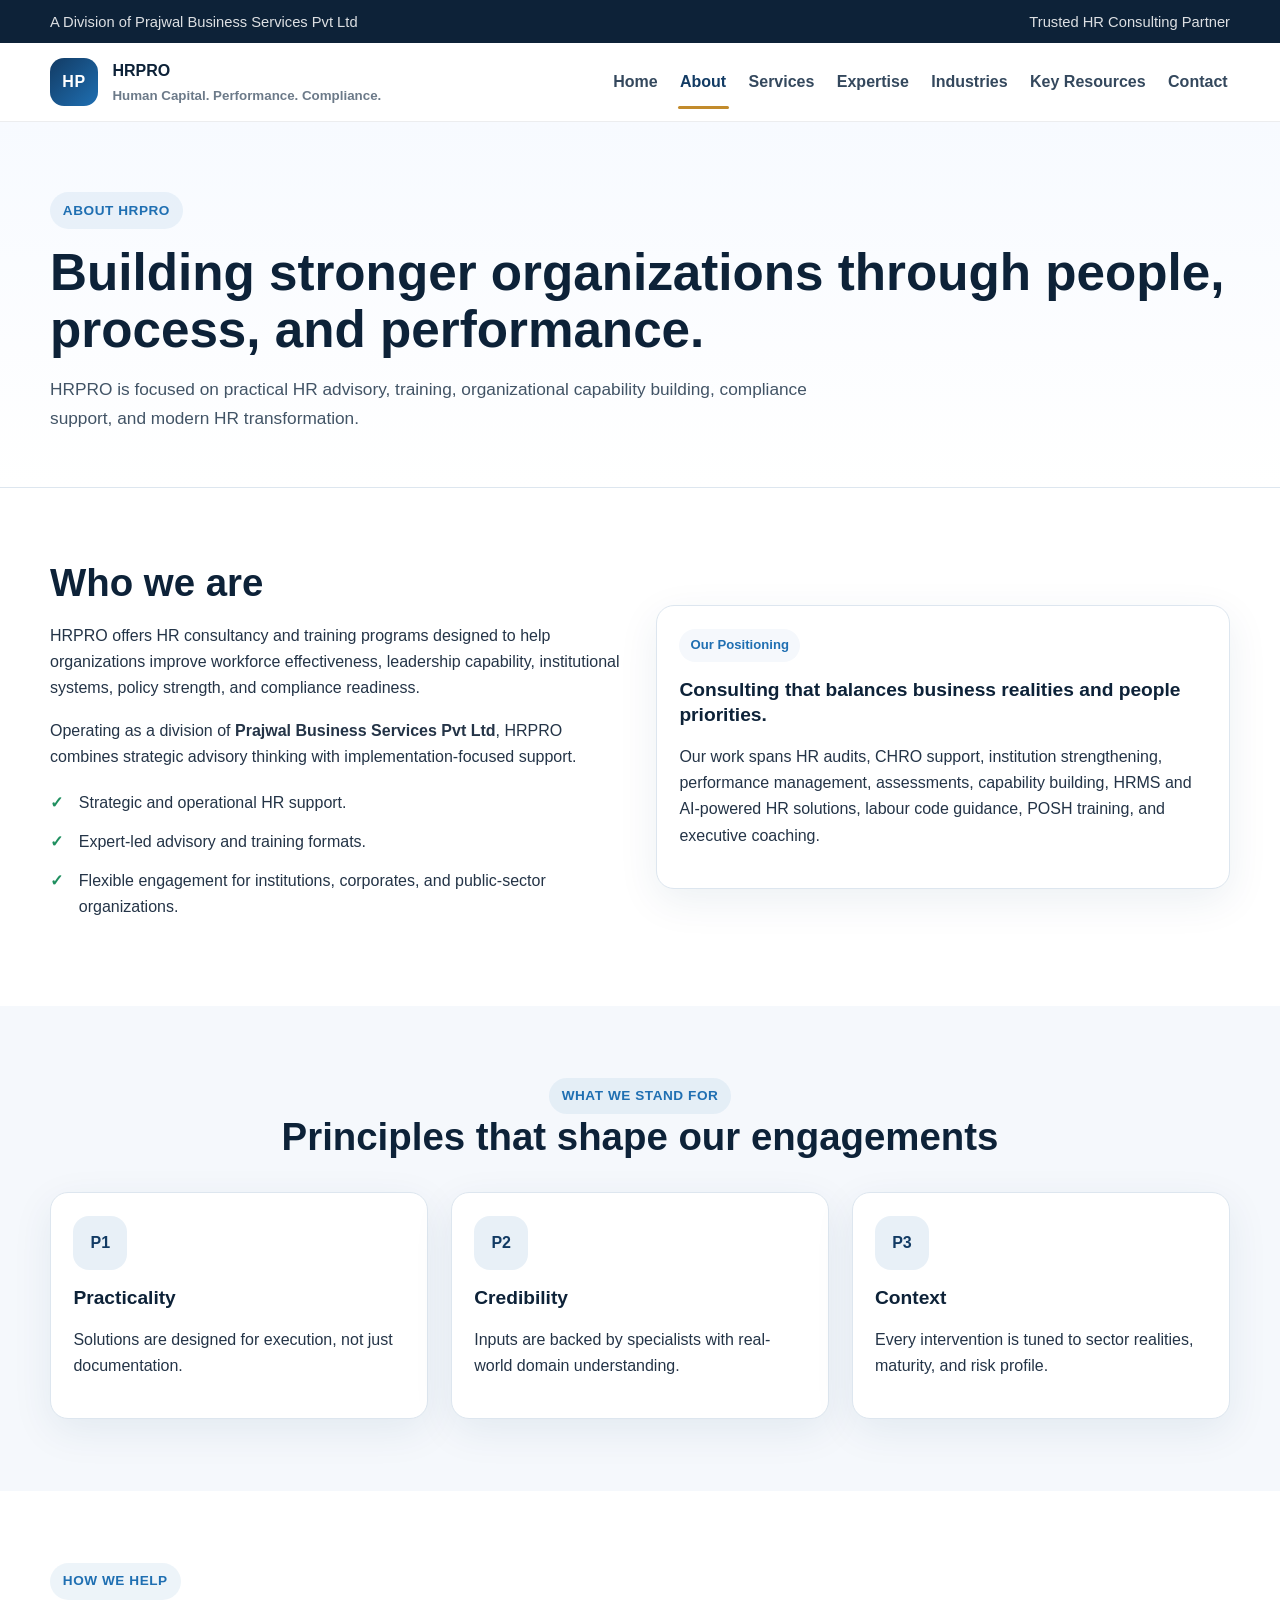
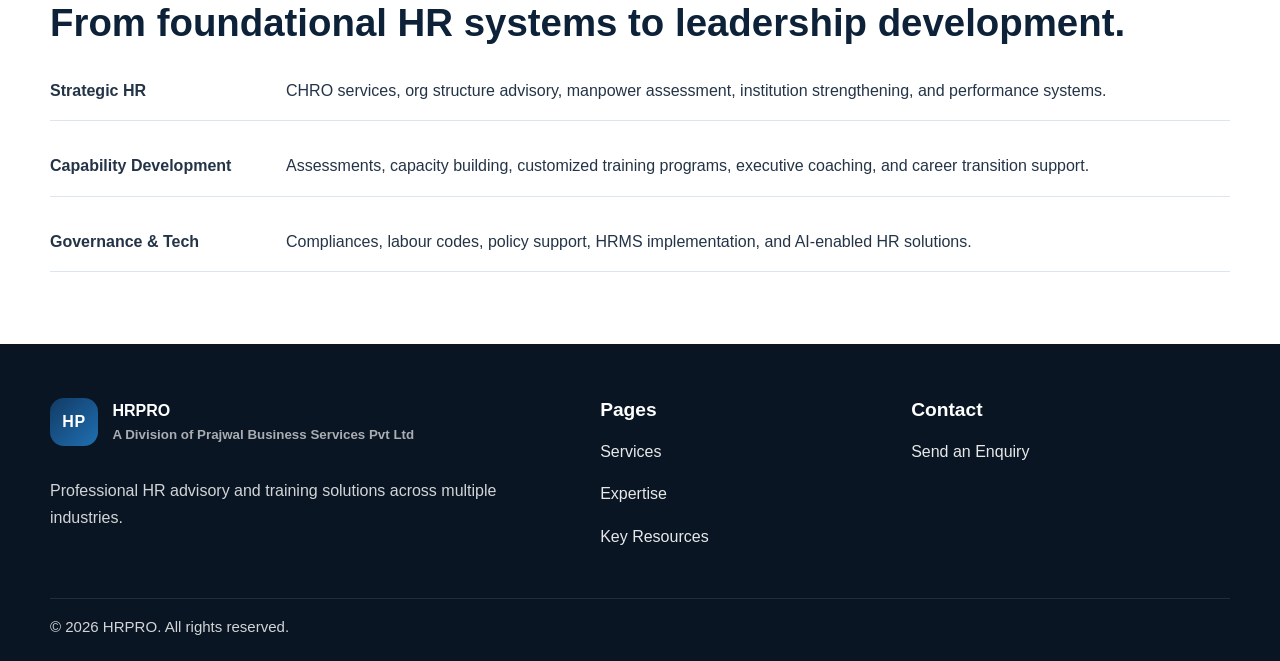
==== about.html @ 4785f55f "Initial commit - HRPro website" ====
<!DOCTYPE html>
<html lang="en">
<head>
  <meta charset="UTF-8" />
  <meta name="viewport" content="width=device-width, initial-scale=1.0" />
  <meta name="description" content="About HRPRO, a division of Prajwal Business Services Pvt Ltd, offering HR consultancy, training, and compliance support." />
  <title>About | HRPRO</title>
  <link rel="stylesheet" href="assets/css/styles.css" />
</head>
<body>
  <div class="topbar"><div class="container"><div>A Division of Prajwal Business Services Pvt Ltd</div><div>Trusted HR Consulting Partner</div></div></div>
  <header><div class="container nav-wrap"><a class="logo" href="index.html"><span class="logo-mark">HP</span><span>HRPRO<small>Human Capital. Performance. Compliance.</small></span></a><button class="mobile-toggle">☰</button><nav class="nav-links"><a href="index.html">Home</a><a href="about.html">About</a><a href="services.html">Services</a><a href="expertise.html">Expertise</a><a href="industries.html">Industries</a><a href="team.html">Key Resources</a><a href="contact.html">Contact</a></nav></div></header>
  <main>
    <section class="page-hero"><div class="container"><span class="eyebrow">About HRPRO</span><h1>Building stronger organizations through people, process, and performance.</h1><p class="lead">HRPRO is focused on practical HR advisory, training, organizational capability building, compliance support, and modern HR transformation.</p></div></section>
    <section class="section"><div class="container split"><div><h2>Who we are</h2><p>HRPRO offers HR consultancy and training programs designed to help organizations improve workforce effectiveness, leadership capability, institutional systems, policy strength, and compliance readiness.</p><p>Operating as a division of <strong>Prajwal Business Services Pvt Ltd</strong>, HRPRO combines strategic advisory thinking with implementation-focused support.</p><ul class="checklist"><li>Strategic and operational HR support.</li><li>Expert-led advisory and training formats.</li><li>Flexible engagement for institutions, corporates, and public-sector organizations.</li></ul></div><div class="card"><span class="badge">Our Positioning</span><h3 style="margin-top:1rem;">Consulting that balances business realities and people priorities.</h3><p>Our work spans HR audits, CHRO support, institution strengthening, performance management, assessments, capability building, HRMS and AI-powered HR solutions, labour code guidance, POSH training, and executive coaching.</p></div></div></section>
    <section class="section" style="background:var(--light);"><div class="container"><div class="center" style="max-width:850px;margin:0 auto 2rem;"><span class="eyebrow">What we stand for</span><h2>Principles that shape our engagements</h2></div><div class="grid grid-3"><div class="card feature-card"><div class="icon">P1</div><h3>Practicality</h3><p>Solutions are designed for execution, not just documentation.</p></div><div class="card feature-card"><div class="icon">P2</div><h3>Credibility</h3><p>Inputs are backed by specialists with real-world domain understanding.</p></div><div class="card feature-card"><div class="icon">P3</div><h3>Context</h3><p>Every intervention is tuned to sector realities, maturity, and risk profile.</p></div></div></div></section>
    <section class="section"><div class="container"><span class="eyebrow">How we help</span><h2>From foundational HR systems to leadership development.</h2><div class="table-like"><div class="row"><strong>Strategic HR</strong><div>CHRO services, org structure advisory, manpower assessment, institution strengthening, and performance systems.</div></div><div class="row"><strong>Capability Development</strong><div>Assessments, capacity building, customized training programs, executive coaching, and career transition support.</div></div><div class="row"><strong>Governance & Tech</strong><div>Compliances, labour codes, policy support, HRMS implementation, and AI-enabled HR solutions.</div></div></div></div></section>
  </main>
  <footer><div class="container footer-grid"><div><a class="logo" href="index.html" style="color:#fff; margin-bottom:1rem; display:inline-flex;"><span class="logo-mark">HP</span><span>HRPRO<small style="color:rgba(255,255,255,.65);">A Division of Prajwal Business Services Pvt Ltd</small></span></a><p>Professional HR advisory and training solutions across multiple industries.</p></div><div><h3 style="color:#fff;">Pages</h3><p><a href="services.html">Services</a></p><p><a href="expertise.html">Expertise</a></p><p><a href="team.html">Key Resources</a></p></div><div><h3 style="color:#fff;">Contact</h3><p><a href="contact.html">Send an Enquiry</a></p></div></div><div class="container footer-bottom">© 2026 HRPRO. All rights reserved.</div></footer>
  <script src="assets/js/script.js"></script>
</body>
</html>
---- assets/css/styles.css ----
:root {
  --primary: #123b64;
  --secondary: #1f6fb2;
  --accent: #c28b2c;
  --dark: #0d2238;
  --text: #243447;
  --muted: #6c7a89;
  --light: #f5f8fc;
  --white: #ffffff;
  --border: #dde6ef;
  --success: #1f8f5f;
  --danger: #c94343;
  --shadow: 0 12px 40px rgba(18, 59, 100, 0.08);
  --radius: 18px;
  --container: 1180px;
}

* { box-sizing: border-box; }
html { scroll-behavior: smooth; }
body {
  margin: 0;
  font-family: Arial, Helvetica, sans-serif;
  color: var(--text);
  background: var(--white);
  line-height: 1.65;
}
img { max-width: 100%; display: block; }
a { color: inherit; text-decoration: none; }
ul { padding-left: 1.1rem; }
.container { width: min(100% - 2rem, var(--container)); margin: 0 auto; }
.section { padding: 72px 0; }
.section-sm { padding: 48px 0; }
.eyebrow {
  display: inline-flex;
  align-items: center;
  gap: .45rem;
  padding: .45rem .8rem;
  border-radius: 999px;
  background: rgba(31,111,178,.08);
  color: var(--secondary);
  font-size: .85rem;
  font-weight: 700;
  letter-spacing: .04em;
  text-transform: uppercase;
}
.page-hero .eyebrow, .hero .eyebrow { margin-bottom: 1rem; }
.h1, h1 { font-size: clamp(2rem, 4vw, 3.6rem); line-height: 1.1; margin: 0 0 1rem; color: var(--dark); }
.h2, h2 { font-size: clamp(1.6rem, 3vw, 2.4rem); line-height: 1.2; margin: 0 0 1rem; color: var(--dark); }
.h3, h3 { font-size: 1.2rem; line-height: 1.3; margin: 0 0 .7rem; color: var(--dark); }
p.lead { font-size: 1.08rem; color: #425466; max-width: 760px; }
.muted { color: var(--muted); }
.center { text-align: center; }
.grid { display: grid; gap: 1.4rem; }
.grid-2 { grid-template-columns: repeat(2, minmax(0, 1fr)); }
.grid-3 { grid-template-columns: repeat(3, minmax(0, 1fr)); }
.grid-4 { grid-template-columns: repeat(4, minmax(0, 1fr)); }
.card {
  background: var(--white);
  border: 1px solid var(--border);
  border-radius: var(--radius);
  padding: 1.4rem;
  box-shadow: var(--shadow);
}
.badge {
  display: inline-block;
  padding: .35rem .7rem;
  border-radius: 999px;
  background: var(--light);
  color: var(--secondary);
  font-size: .82rem;
  font-weight: 700;
}
.btn-group { display: flex; flex-wrap: wrap; gap: .9rem; margin-top: 1.6rem; }
.btn {
  display: inline-flex;
  align-items: center;
  justify-content: center;
  gap: .5rem;
  border: none;
  border-radius: 999px;
  padding: .95rem 1.35rem;
  font-weight: 700;
  transition: .25s ease;
  cursor: pointer;
}
.btn-primary { background: var(--primary); color: var(--white); }
.btn-primary:hover { background: var(--dark); transform: translateY(-1px); }
.btn-outline { border: 1px solid var(--primary); color: var(--primary); background: transparent; }
.btn-outline:hover { background: var(--light); }
.topbar {
  background: var(--dark);
  color: rgba(255,255,255,.86);
  font-size: .92rem;
}
.topbar .container {
  display: flex;
  align-items: center;
  justify-content: space-between;
  gap: 1rem;
  padding: .6rem 0;
}
header {
  position: sticky;
  top: 0;
  z-index: 50;
  background: rgba(255,255,255,.95);
  backdrop-filter: blur(8px);
  border-bottom: 1px solid rgba(13,34,56,.08);
}
.nav-wrap {
  display: flex;
  align-items: center;
  justify-content: space-between;
  gap: 1.2rem;
  min-height: 78px;
}
.logo {
  display: flex;
  align-items: center;
  gap: .9rem;
  font-weight: 800;
  color: var(--dark);
}
.logo-mark {
  width: 48px;
  height: 48px;
  border-radius: 14px;
  display: grid;
  place-items: center;
  color: white;
  background: linear-gradient(135deg, var(--primary), var(--secondary));
  font-weight: 800;
  letter-spacing: .04em;
}
.logo small { display: block; color: var(--muted); font-weight: 600; }
.nav-links {
  display: flex;
  align-items: center;
  gap: 1.1rem;
}
.nav-links a {
  font-weight: 700;
  color: #34485d;
  padding: .5rem .15rem;
  position: relative;
}
.nav-links a.active,
.nav-links a:hover { color: var(--primary); }
.nav-links a.active::after,
.nav-links a:hover::after {
  content: "";
  position: absolute;
  left: 0; right: 0; bottom: -.35rem;
  height: 3px;
  border-radius: 999px;
  background: var(--accent);
}
.mobile-toggle {
  display: none;
  background: transparent;
  border: none;
  font-size: 1.6rem;
  cursor: pointer;
}
.hero {
  padding: 84px 0 56px;
  background:
    radial-gradient(circle at top right, rgba(31,111,178,.12), transparent 35%),
    linear-gradient(180deg, #f8fbfe 0%, #fff 100%);
}
.hero-grid {
  display: grid;
  grid-template-columns: 1.1fr .9fr;
  gap: 2rem;
  align-items: center;
}
.hero-stats {
  display: grid;
  grid-template-columns: repeat(3, minmax(0, 1fr));
  gap: 1rem;
  margin-top: 2rem;
}
.stat-box {
  background: var(--white);
  border-radius: 20px;
  padding: 1.2rem;
  border: 1px solid var(--border);
  box-shadow: var(--shadow);
}
.stat-box strong { font-size: 1.7rem; color: var(--primary); display: block; }
.hero-panel {
  position: relative;
  background: linear-gradient(155deg, var(--primary), var(--dark));
  color: var(--white);
  border-radius: 28px;
  padding: 2rem;
  box-shadow: 0 25px 60px rgba(13, 34, 56, .22);
}
.hero-panel h3, .hero-panel h4 { color: white; }
.hero-panel .mini-card {
  background: rgba(255,255,255,.08);
  border: 1px solid rgba(255,255,255,.14);
  border-radius: 18px;
  padding: 1rem;
  margin-top: 1rem;
}
.page-hero {
  padding: 70px 0 38px;
  background: linear-gradient(180deg, #f7faff 0%, #fff 100%);
  border-bottom: 1px solid var(--border);
}
.feature-card, .service-card, .team-card, .industry-card, .resource-card {
  height: 100%;
}
.icon {
  width: 54px;
  height: 54px;
  border-radius: 16px;
  display: grid;
  place-items: center;
  background: rgba(31,111,178,.1);
  color: var(--primary);
  font-weight: 800;
  margin-bottom: 1rem;
}
.split {
  display: grid;
  grid-template-columns: 1fr 1fr;
  gap: 2rem;
  align-items: center;
}
.strip {
  background: var(--dark);
  color: white;
}
.strip .container {
  display: grid;
  grid-template-columns: 1.1fr .9fr;
  gap: 2rem;
  align-items: center;
  padding: 28px 0;
}
.checklist { list-style: none; padding: 0; margin: 1.2rem 0 0; }
.checklist li {
  position: relative;
  padding-left: 1.8rem;
  margin-bottom: .8rem;
}
.checklist li::before {
  content: "✓";
  position: absolute;
  left: 0;
  top: 0;
  color: var(--success);
  font-weight: 800;
}
.timeline { position: relative; }
.timeline::before {
  content: "";
  position: absolute;
  left: 14px;
  top: 8px;
  bottom: 8px;
  width: 2px;
  background: var(--border);
}
.timeline-item {
  position: relative;
  padding-left: 2.4rem;
  margin-bottom: 1.4rem;
}
.timeline-item::before {
  content: "";
  position: absolute;
  left: 7px;
  top: .35rem;
  width: 14px;
  height: 14px;
  border-radius: 50%;
  background: var(--accent);
}
.table-like {
  display: grid;
  gap: 1rem;
}
.table-like .row {
  display: grid;
  grid-template-columns: 220px 1fr;
  gap: 1rem;
  padding: 1rem 0;
  border-bottom: 1px solid var(--border);
}
.contact-grid {
  display: grid;
  grid-template-columns: .9fr 1.1fr;
  gap: 2rem;
}
.contact-card { background: linear-gradient(160deg, var(--dark), var(--primary)); color: white; }
.contact-card h3, .contact-card h4 { color: white; }
.form-group { margin-bottom: 1rem; }
label { display: block; font-weight: 700; margin-bottom: .4rem; }
input, textarea, select {
  width: 100%;
  padding: .9rem 1rem;
  border-radius: 14px;
  border: 1px solid #cad6e3;
  font: inherit;
  background: white;
}
textarea { min-height: 140px; resize: vertical; }
.form-status {
  margin-top: 1rem;
  font-weight: 700;
}
.form-status.success { color: var(--success); }
.form-status.error { color: var(--danger); }
.cta-box {
  background: linear-gradient(135deg, var(--primary), var(--secondary));
  color: white;
  border-radius: 28px;
  padding: 2rem;
  box-shadow: var(--shadow);
}
.cta-box h2, .cta-box p { color: white; }
footer {
  background: #091523;
  color: rgba(255,255,255,.82);
  padding-top: 54px;
}
.footer-grid {
  display: grid;
  grid-template-columns: 1.3fr .7fr .8fr;
  gap: 2rem;
}
.footer-grid a { color: rgba(255,255,255,.9); }
.footer-bottom {
  margin-top: 2rem;
  border-top: 1px solid rgba(255,255,255,.1);
  padding: 1rem 0 1.3rem;
  font-size: .94rem;
}
.notice {
  padding: 1rem 1.1rem;
  background: #fff8e8;
  border: 1px solid #f1dfa3;
  border-radius: 16px;
}
@media (max-width: 980px) {
  .hero-grid, .split, .contact-grid, .strip .container, .footer-grid, .grid-4 { grid-template-columns: 1fr; }
  .grid-3 { grid-template-columns: repeat(2, minmax(0,1fr)); }
  .grid-2 { grid-template-columns: 1fr; }
  .hero-stats { grid-template-columns: 1fr; }
  .nav-links {
    position: absolute;
    inset: calc(100% + 1px) 1rem auto 1rem;
    background: white;
    border: 1px solid var(--border);
    border-radius: 20px;
    box-shadow: var(--shadow);
    padding: 1rem;
    display: none;
    flex-direction: column;
    align-items: flex-start;
  }
  .nav-links.show { display: flex; }
  .mobile-toggle { display: block; }
}
@media (max-width: 680px) {
  .section { padding: 58px 0; }
  .grid-3 { grid-template-columns: 1fr; }
  .table-like .row { grid-template-columns: 1fr; }
  .topbar .container { flex-direction: column; align-items: flex-start; }
}
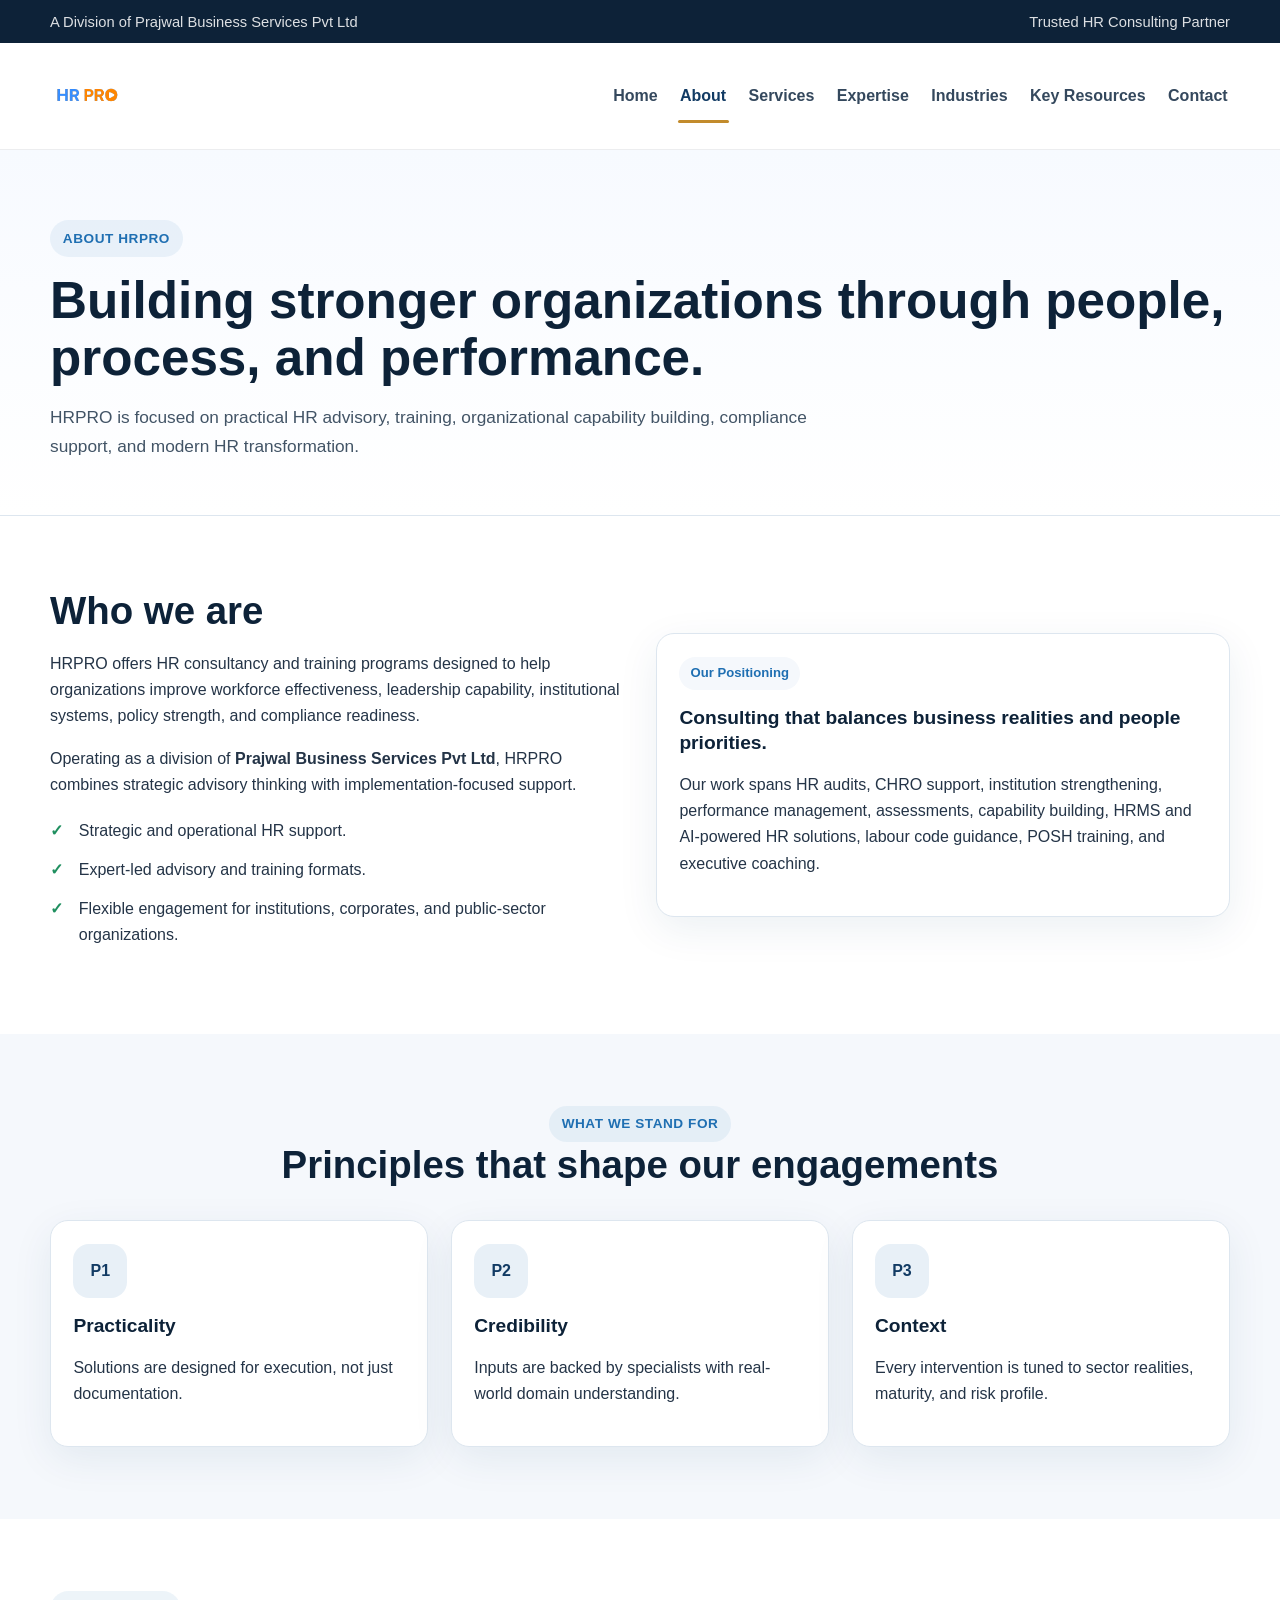
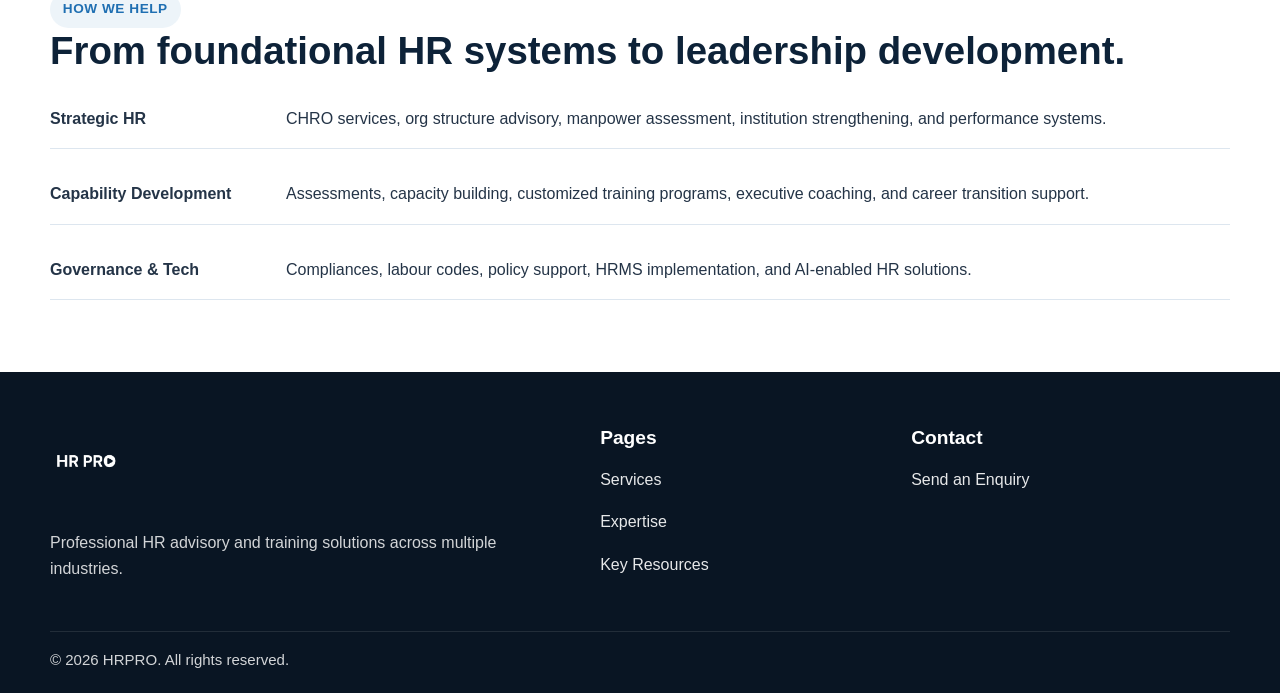
==== commit a4edd597: "logo" ====
--- a/about.html
+++ b/about.html
@@ -9,14 +9,14 @@
 </head>
 <body>
   <div class="topbar"><div class="container"><div>A Division of Prajwal Business Services Pvt Ltd</div><div>Trusted HR Consulting Partner</div></div></div>
-  <header><div class="container nav-wrap"><a class="logo" href="index.html"><span class="logo-mark">HP</span><span>HRPRO<small>Human Capital. Performance. Compliance.</small></span></a><button class="mobile-toggle">☰</button><nav class="nav-links"><a href="index.html">Home</a><a href="about.html">About</a><a href="services.html">Services</a><a href="expertise.html">Expertise</a><a href="industries.html">Industries</a><a href="team.html">Key Resources</a><a href="contact.html">Contact</a></nav></div></header>
+  <header><div class="container nav-wrap"><a class="logo" href="index.html"><img src="assets/img/logo.svg" alt="HRPRO logo" class="site-logo" /></a><button class="mobile-toggle">☰</button><nav class="nav-links"><a href="index.html">Home</a><a href="about.html">About</a><a href="services.html">Services</a><a href="expertise.html">Expertise</a><a href="industries.html">Industries</a><a href="team.html">Key Resources</a><a href="contact.html">Contact</a></nav></div></header>
   <main>
     <section class="page-hero"><div class="container"><span class="eyebrow">About HRPRO</span><h1>Building stronger organizations through people, process, and performance.</h1><p class="lead">HRPRO is focused on practical HR advisory, training, organizational capability building, compliance support, and modern HR transformation.</p></div></section>
     <section class="section"><div class="container split"><div><h2>Who we are</h2><p>HRPRO offers HR consultancy and training programs designed to help organizations improve workforce effectiveness, leadership capability, institutional systems, policy strength, and compliance readiness.</p><p>Operating as a division of <strong>Prajwal Business Services Pvt Ltd</strong>, HRPRO combines strategic advisory thinking with implementation-focused support.</p><ul class="checklist"><li>Strategic and operational HR support.</li><li>Expert-led advisory and training formats.</li><li>Flexible engagement for institutions, corporates, and public-sector organizations.</li></ul></div><div class="card"><span class="badge">Our Positioning</span><h3 style="margin-top:1rem;">Consulting that balances business realities and people priorities.</h3><p>Our work spans HR audits, CHRO support, institution strengthening, performance management, assessments, capability building, HRMS and AI-powered HR solutions, labour code guidance, POSH training, and executive coaching.</p></div></div></section>
     <section class="section" style="background:var(--light);"><div class="container"><div class="center" style="max-width:850px;margin:0 auto 2rem;"><span class="eyebrow">What we stand for</span><h2>Principles that shape our engagements</h2></div><div class="grid grid-3"><div class="card feature-card"><div class="icon">P1</div><h3>Practicality</h3><p>Solutions are designed for execution, not just documentation.</p></div><div class="card feature-card"><div class="icon">P2</div><h3>Credibility</h3><p>Inputs are backed by specialists with real-world domain understanding.</p></div><div class="card feature-card"><div class="icon">P3</div><h3>Context</h3><p>Every intervention is tuned to sector realities, maturity, and risk profile.</p></div></div></div></section>
     <section class="section"><div class="container"><span class="eyebrow">How we help</span><h2>From foundational HR systems to leadership development.</h2><div class="table-like"><div class="row"><strong>Strategic HR</strong><div>CHRO services, org structure advisory, manpower assessment, institution strengthening, and performance systems.</div></div><div class="row"><strong>Capability Development</strong><div>Assessments, capacity building, customized training programs, executive coaching, and career transition support.</div></div><div class="row"><strong>Governance & Tech</strong><div>Compliances, labour codes, policy support, HRMS implementation, and AI-enabled HR solutions.</div></div></div></div></section>
   </main>
-  <footer><div class="container footer-grid"><div><a class="logo" href="index.html" style="color:#fff; margin-bottom:1rem; display:inline-flex;"><span class="logo-mark">HP</span><span>HRPRO<small style="color:rgba(255,255,255,.65);">A Division of Prajwal Business Services Pvt Ltd</small></span></a><p>Professional HR advisory and training solutions across multiple industries.</p></div><div><h3 style="color:#fff;">Pages</h3><p><a href="services.html">Services</a></p><p><a href="expertise.html">Expertise</a></p><p><a href="team.html">Key Resources</a></p></div><div><h3 style="color:#fff;">Contact</h3><p><a href="contact.html">Send an Enquiry</a></p></div></div><div class="container footer-bottom">© 2026 HRPRO. All rights reserved.</div></footer>
+  <footer><div class="container footer-grid"><div><a class="logo footer-logo" href="index.html" aria-label="HRPRO home"><img src="assets/img/logo.svg" alt="HRPRO logo" class="site-logo footer-site-logo" /></a><p>Professional HR advisory and training solutions across multiple industries.</p></div><div><h3 style="color:#fff;">Pages</h3><p><a href="services.html">Services</a></p><p><a href="expertise.html">Expertise</a></p><p><a href="team.html">Key Resources</a></p></div><div><h3 style="color:#fff;">Contact</h3><p><a href="contact.html">Send an Enquiry</a></p></div></div><div class="container footer-bottom">© 2026 HRPRO. All rights reserved.</div></footer>
   <script src="assets/js/script.js"></script>
 </body>
 </html>
--- a/assets/css/styles.css
+++ b/assets/css/styles.css
@@ -111,28 +111,30 @@
   display: flex;
   align-items: center;
   justify-content: space-between;
-  gap: 1.2rem;
-  min-height: 78px;
+  gap: 1.5rem;
+  min-height: 106px;
+  padding: .7rem 0;
 }
 .logo {
-  display: flex;
-  align-items: center;
-  gap: .9rem;
-  font-weight: 800;
-  color: var(--dark);
-}
-.logo-mark {
-  width: 48px;
-  height: 48px;
-  border-radius: 14px;
-  display: grid;
-  place-items: center;
-  color: white;
-  background: linear-gradient(135deg, var(--primary), var(--secondary));
-  font-weight: 800;
-  letter-spacing: .04em;
-}
-.logo small { display: block; color: var(--muted); font-weight: 600; }
+  display: inline-flex;
+  align-items: center;
+  flex: 0 0 auto;
+}
+.site-logo {
+  height: 74px;
+  width: auto;
+  display: block;
+}
+.footer-logo {
+  margin-bottom: 1rem;
+  display: inline-flex;
+}
+.footer-site-logo {
+  height: 72px;
+  width: auto;
+  display: block;
+  filter: brightness(0) invert(1);
+}
 .nav-links {
   display: flex;
   align-items: center;
@@ -371,3 +373,21 @@
   .table-like .row { grid-template-columns: 1fr; }
   .topbar .container { flex-direction: column; align-items: flex-start; }
 }
+
+@media (max-width: 980px) {
+  .nav-wrap { min-height: 92px; }
+  .site-logo { height: 62px; }
+  .footer-site-logo { height: 62px; }
+}
+
+@media (max-width: 768px) {
+  .nav-wrap { min-height: 84px; }
+  .site-logo { height: 56px; }
+  .footer-site-logo { height: 56px; }
+}
+
+@media (max-width: 480px) {
+  .nav-wrap { min-height: 78px; }
+  .site-logo { height: 50px; }
+  .footer-site-logo { height: 50px; }
+}
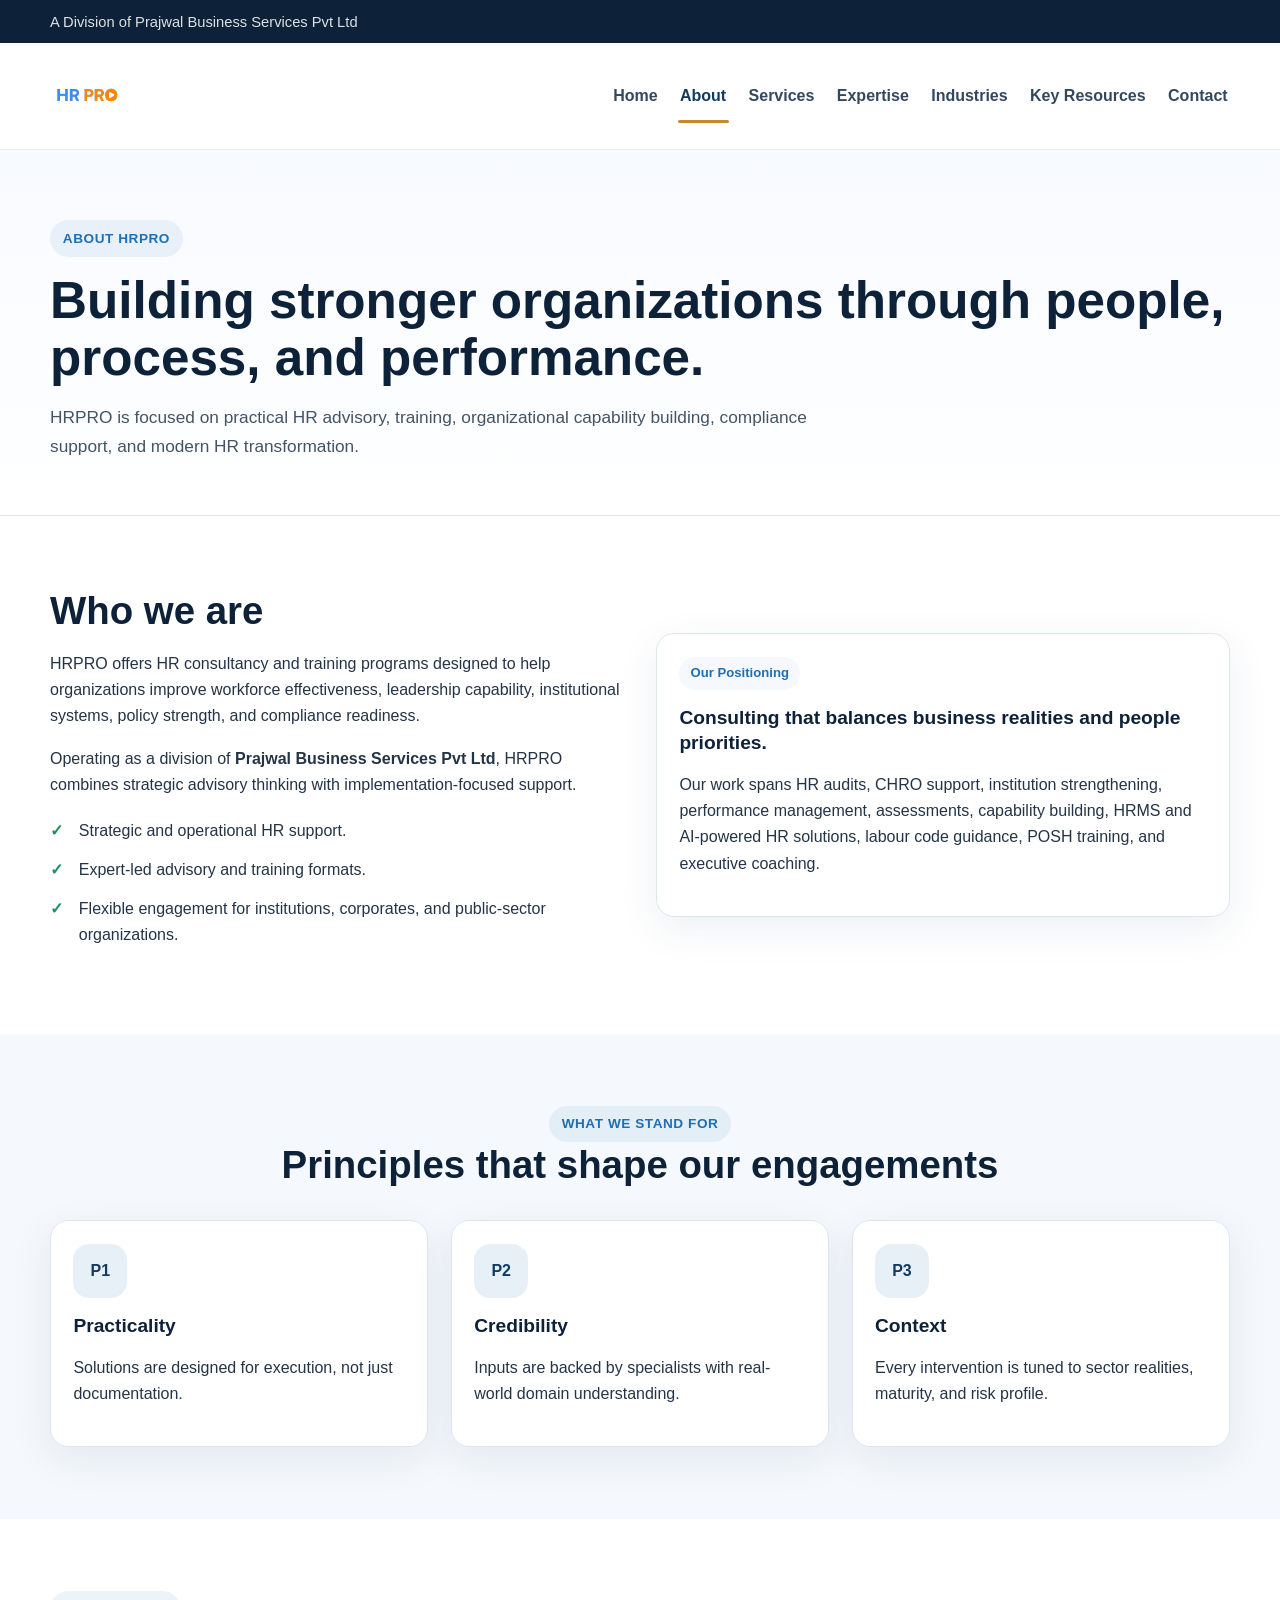
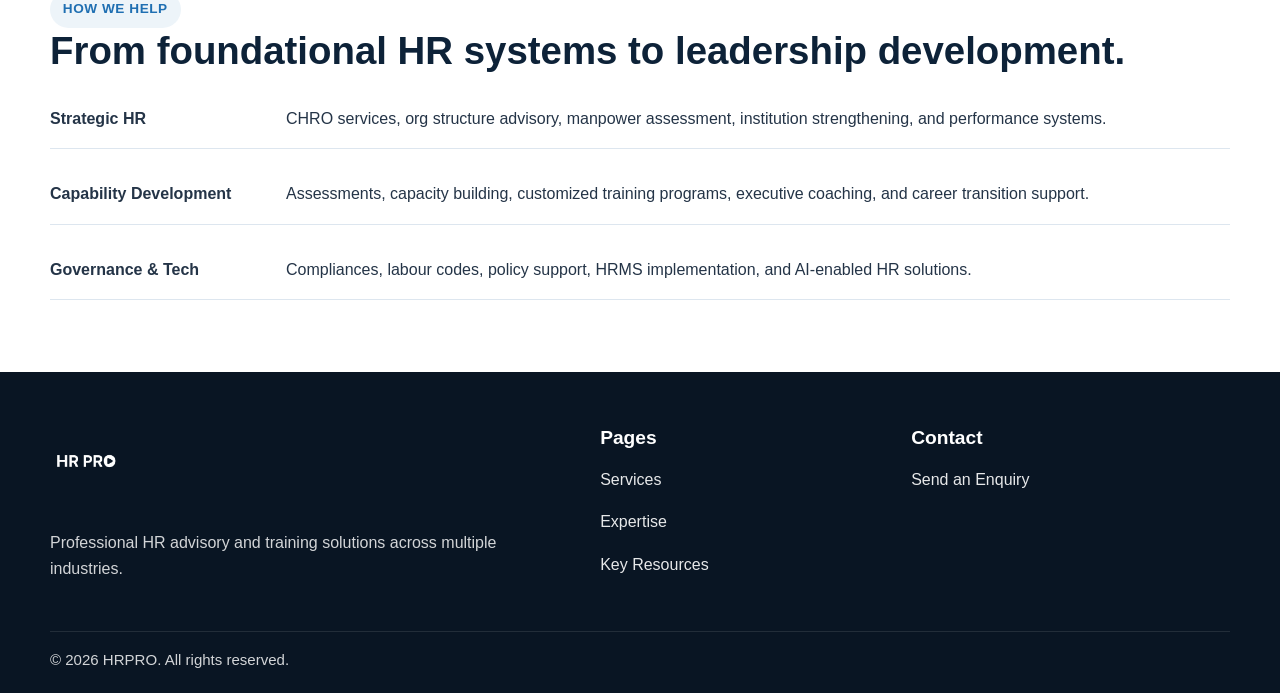
==== commit 25df4918: "Update about.html" ====
--- a/about.html
+++ b/about.html
@@ -8,7 +8,7 @@
   <link rel="stylesheet" href="assets/css/styles.css" />
 </head>
 <body>
-  <div class="topbar"><div class="container"><div>A Division of Prajwal Business Services Pvt Ltd</div><div>Trusted HR Consulting Partner</div></div></div>
+  <div class="topbar"><div class="container"><div>A Division of Prajwal Business Services Pvt Ltd</div></div></div>
   <header><div class="container nav-wrap"><a class="logo" href="index.html"><img src="assets/img/logo.svg" alt="HRPRO logo" class="site-logo" /></a><button class="mobile-toggle">☰</button><nav class="nav-links"><a href="index.html">Home</a><a href="about.html">About</a><a href="services.html">Services</a><a href="expertise.html">Expertise</a><a href="industries.html">Industries</a><a href="team.html">Key Resources</a><a href="contact.html">Contact</a></nav></div></header>
   <main>
     <section class="page-hero"><div class="container"><span class="eyebrow">About HRPRO</span><h1>Building stronger organizations through people, process, and performance.</h1><p class="lead">HRPRO is focused on practical HR advisory, training, organizational capability building, compliance support, and modern HR transformation.</p></div></section>
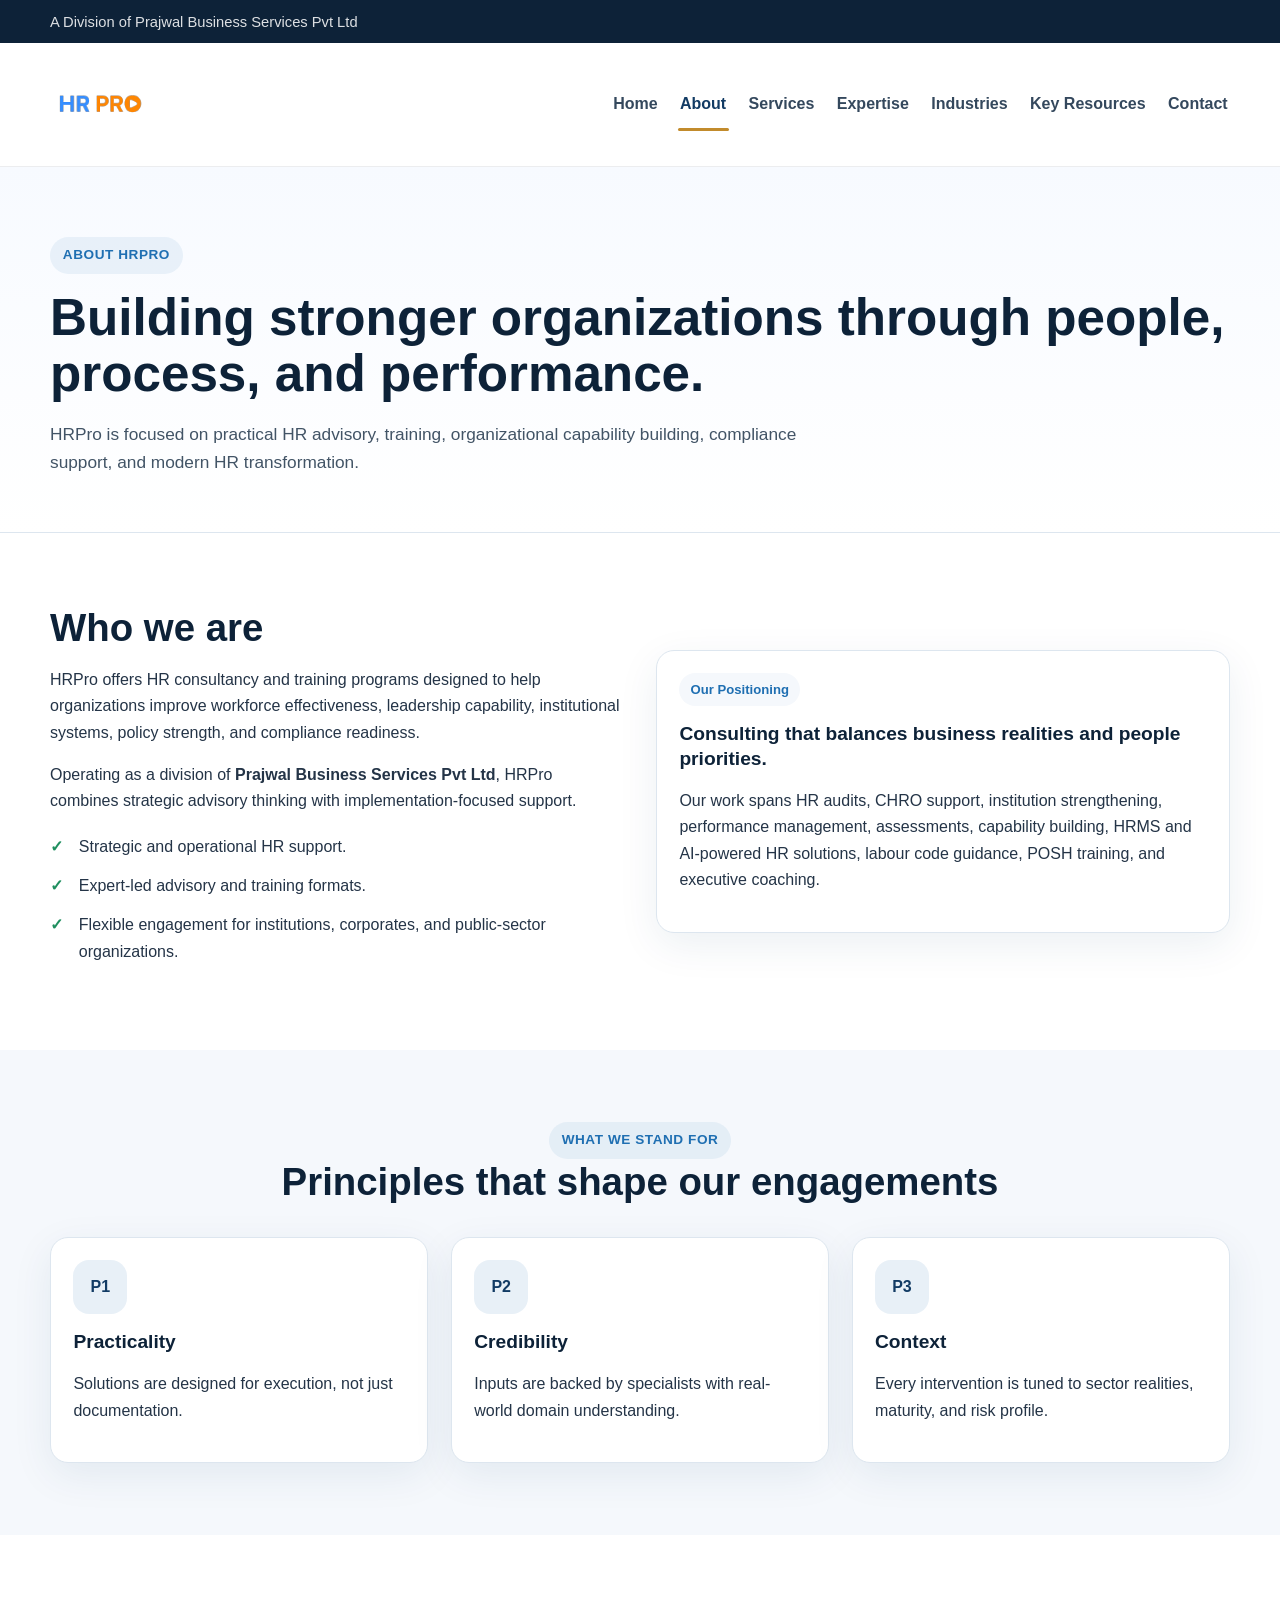
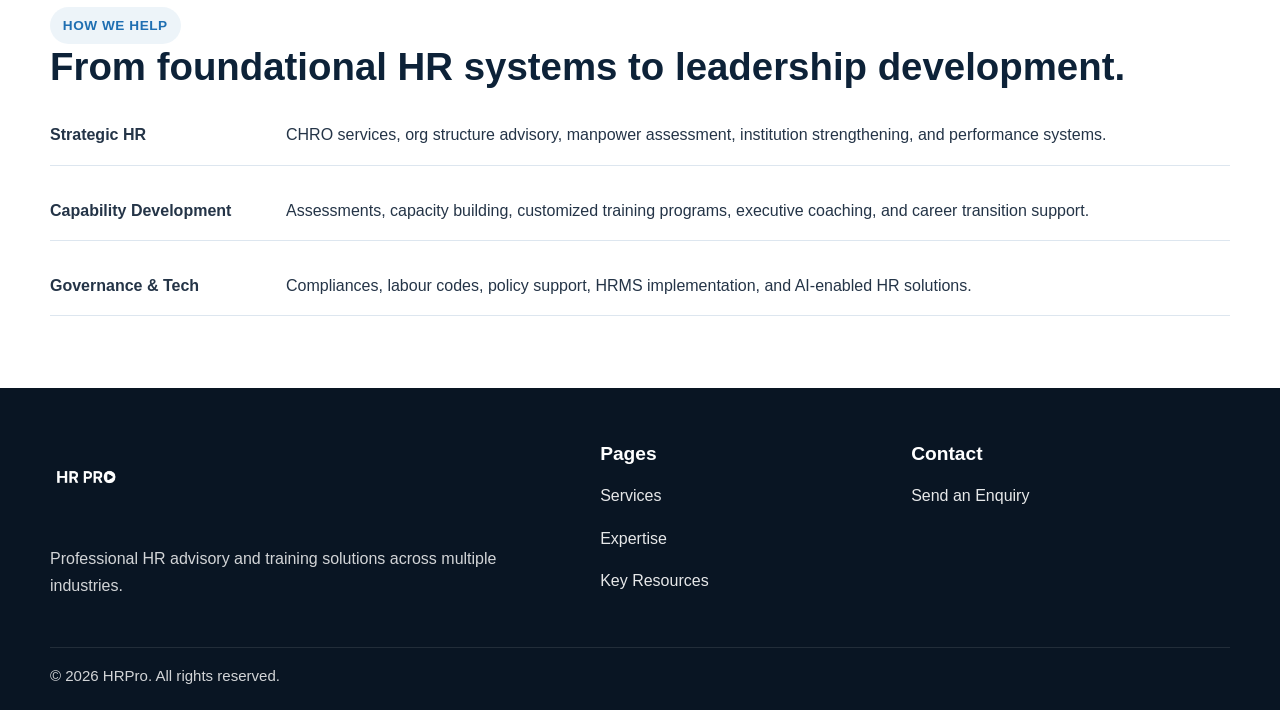
==== commit e3c733ff: "Update about.html" ====
--- a/about.html
+++ b/about.html
@@ -3,20 +3,20 @@
 <head>
   <meta charset="UTF-8" />
   <meta name="viewport" content="width=device-width, initial-scale=1.0" />
-  <meta name="description" content="About HRPRO, a division of Prajwal Business Services Pvt Ltd, offering HR consultancy, training, and compliance support." />
-  <title>About | HRPRO</title>
+  <meta name="description" content="About HRPro, a division of Prajwal Business Services Pvt Ltd, offering HR consultancy, training, and compliance support." />
+  <title>About | HRPro</title>
   <link rel="stylesheet" href="assets/css/styles.css" />
 </head>
 <body>
   <div class="topbar"><div class="container"><div>A Division of Prajwal Business Services Pvt Ltd</div></div></div>
-  <header><div class="container nav-wrap"><a class="logo" href="index.html"><img src="assets/img/logo.svg" alt="HRPRO logo" class="site-logo" /></a><button class="mobile-toggle">☰</button><nav class="nav-links"><a href="index.html">Home</a><a href="about.html">About</a><a href="services.html">Services</a><a href="expertise.html">Expertise</a><a href="industries.html">Industries</a><a href="team.html">Key Resources</a><a href="contact.html">Contact</a></nav></div></header>
+  <header><div class="container nav-wrap"><a class="logo" href="index.html"><img src="assets/img/logo.svg" alt="HRPro logo" class="site-logo" /></a><button class="mobile-toggle">☰</button><nav class="nav-links"><a href="index.html">Home</a><a href="about.html">About</a><a href="services.html">Services</a><a href="expertise.html">Expertise</a><a href="industries.html">Industries</a><a href="team.html">Key Resources</a><a href="contact.html">Contact</a></nav></div></header>
   <main>
-    <section class="page-hero"><div class="container"><span class="eyebrow">About HRPRO</span><h1>Building stronger organizations through people, process, and performance.</h1><p class="lead">HRPRO is focused on practical HR advisory, training, organizational capability building, compliance support, and modern HR transformation.</p></div></section>
-    <section class="section"><div class="container split"><div><h2>Who we are</h2><p>HRPRO offers HR consultancy and training programs designed to help organizations improve workforce effectiveness, leadership capability, institutional systems, policy strength, and compliance readiness.</p><p>Operating as a division of <strong>Prajwal Business Services Pvt Ltd</strong>, HRPRO combines strategic advisory thinking with implementation-focused support.</p><ul class="checklist"><li>Strategic and operational HR support.</li><li>Expert-led advisory and training formats.</li><li>Flexible engagement for institutions, corporates, and public-sector organizations.</li></ul></div><div class="card"><span class="badge">Our Positioning</span><h3 style="margin-top:1rem;">Consulting that balances business realities and people priorities.</h3><p>Our work spans HR audits, CHRO support, institution strengthening, performance management, assessments, capability building, HRMS and AI-powered HR solutions, labour code guidance, POSH training, and executive coaching.</p></div></div></section>
+    <section class="page-hero"><div class="container"><span class="eyebrow">About HRPro</span><h1>Building stronger organizations through people, process, and performance.</h1><p class="lead">HRPro is focused on practical HR advisory, training, organizational capability building, compliance support, and modern HR transformation.</p></div></section>
+    <section class="section"><div class="container split"><div><h2>Who we are</h2><p>HRPro offers HR consultancy and training programs designed to help organizations improve workforce effectiveness, leadership capability, institutional systems, policy strength, and compliance readiness.</p><p>Operating as a division of <strong>Prajwal Business Services Pvt Ltd</strong>, HRPro combines strategic advisory thinking with implementation-focused support.</p><ul class="checklist"><li>Strategic and operational HR support.</li><li>Expert-led advisory and training formats.</li><li>Flexible engagement for institutions, corporates, and public-sector organizations.</li></ul></div><div class="card"><span class="badge">Our Positioning</span><h3 style="margin-top:1rem;">Consulting that balances business realities and people priorities.</h3><p>Our work spans HR audits, CHRO support, institution strengthening, performance management, assessments, capability building, HRMS and AI-powered HR solutions, labour code guidance, POSH training, and executive coaching.</p></div></div></section>
     <section class="section" style="background:var(--light);"><div class="container"><div class="center" style="max-width:850px;margin:0 auto 2rem;"><span class="eyebrow">What we stand for</span><h2>Principles that shape our engagements</h2></div><div class="grid grid-3"><div class="card feature-card"><div class="icon">P1</div><h3>Practicality</h3><p>Solutions are designed for execution, not just documentation.</p></div><div class="card feature-card"><div class="icon">P2</div><h3>Credibility</h3><p>Inputs are backed by specialists with real-world domain understanding.</p></div><div class="card feature-card"><div class="icon">P3</div><h3>Context</h3><p>Every intervention is tuned to sector realities, maturity, and risk profile.</p></div></div></div></section>
     <section class="section"><div class="container"><span class="eyebrow">How we help</span><h2>From foundational HR systems to leadership development.</h2><div class="table-like"><div class="row"><strong>Strategic HR</strong><div>CHRO services, org structure advisory, manpower assessment, institution strengthening, and performance systems.</div></div><div class="row"><strong>Capability Development</strong><div>Assessments, capacity building, customized training programs, executive coaching, and career transition support.</div></div><div class="row"><strong>Governance & Tech</strong><div>Compliances, labour codes, policy support, HRMS implementation, and AI-enabled HR solutions.</div></div></div></div></section>
   </main>
-  <footer><div class="container footer-grid"><div><a class="logo footer-logo" href="index.html" aria-label="HRPRO home"><img src="assets/img/logo.svg" alt="HRPRO logo" class="site-logo footer-site-logo" /></a><p>Professional HR advisory and training solutions across multiple industries.</p></div><div><h3 style="color:#fff;">Pages</h3><p><a href="services.html">Services</a></p><p><a href="expertise.html">Expertise</a></p><p><a href="team.html">Key Resources</a></p></div><div><h3 style="color:#fff;">Contact</h3><p><a href="contact.html">Send an Enquiry</a></p></div></div><div class="container footer-bottom">© 2026 HRPRO. All rights reserved.</div></footer>
+  <footer><div class="container footer-grid"><div><a class="logo footer-logo" href="index.html" aria-label="HRPro home"><img src="assets/img/logo.svg" alt="HRPro logo" class="site-logo footer-site-logo" /></a><p>Professional HR advisory and training solutions across multiple industries.</p></div><div><h3 style="color:#fff;">Pages</h3><p><a href="services.html">Services</a></p><p><a href="expertise.html">Expertise</a></p><p><a href="team.html">Key Resources</a></p></div><div><h3 style="color:#fff;">Contact</h3><p><a href="contact.html">Send an Enquiry</a></p></div></div><div class="container footer-bottom">© 2026 HRPro. All rights reserved.</div></footer>
   <script src="assets/js/script.js"></script>
 </body>
 </html>
--- a/assets/css/styles.css
+++ b/assets/css/styles.css
@@ -121,7 +121,7 @@
   flex: 0 0 auto;
 }
 .site-logo {
-  height: 74px;
+  height: 100px;
   width: auto;
   display: block;
 }
@@ -376,18 +376,18 @@
 
 @media (max-width: 980px) {
   .nav-wrap { min-height: 92px; }
-  .site-logo { height: 62px; }
+  .site-logo { height: 82px; }
   .footer-site-logo { height: 62px; }
 }
 
 @media (max-width: 768px) {
   .nav-wrap { min-height: 84px; }
-  .site-logo { height: 56px; }
+  .site-logo { height: 75px; }
   .footer-site-logo { height: 56px; }
 }
 
 @media (max-width: 480px) {
   .nav-wrap { min-height: 78px; }
-  .site-logo { height: 50px; }
+  .site-logo { height: 66px; }
   .footer-site-logo { height: 50px; }
 }
